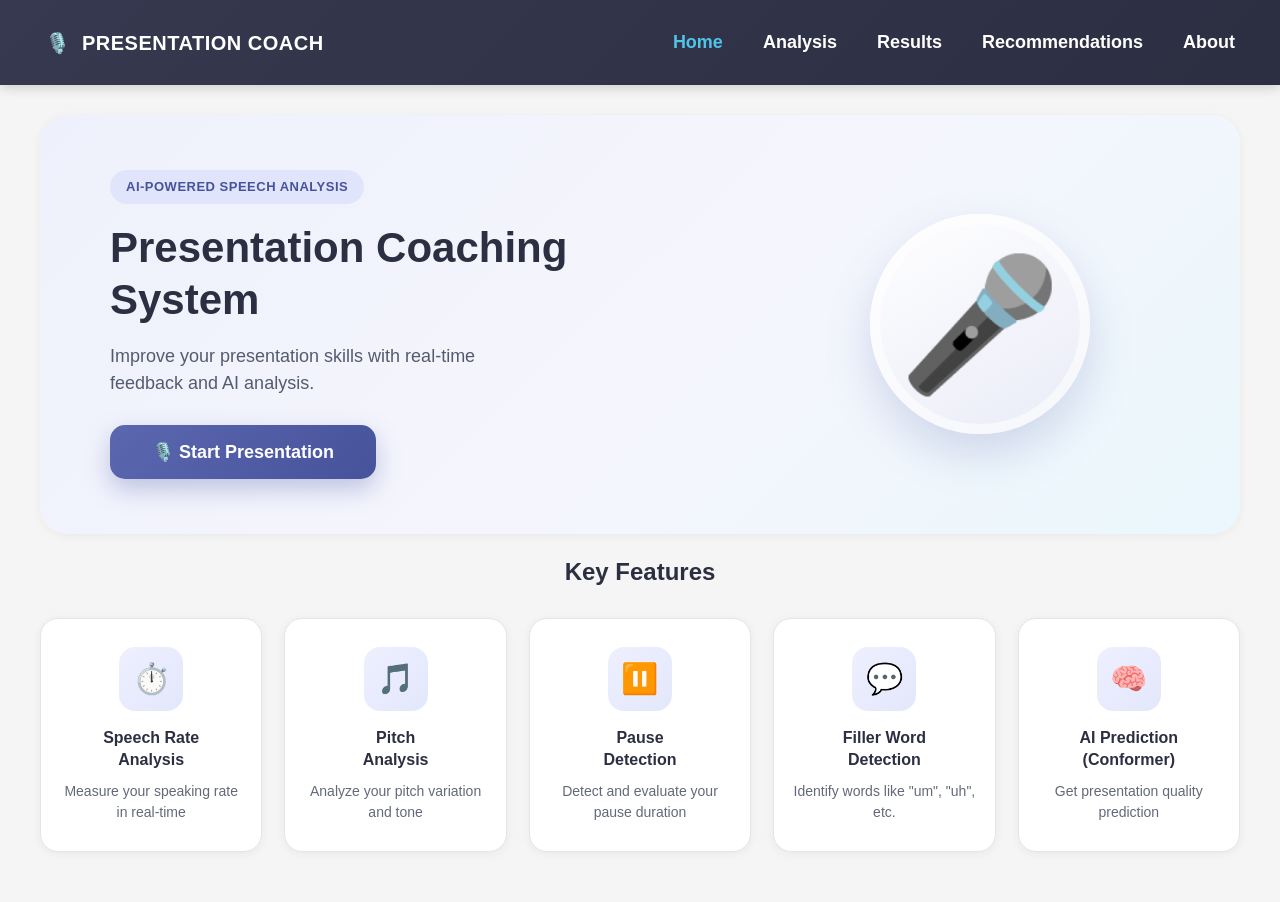
==== frontend/index.html @ 9f393311 "Initial FYP project setup Initial commit" ====
<!DOCTYPE html>
<html lang="en">
<head>
    <meta charset="UTF-8">
    <meta name="viewport" content="width=device-width, initial-scale=1.0">

    <title>Presentation Coach</title>

    <link rel="stylesheet" href="style.css">
</head>

<body>

    <!-- Navigation Bar -->
    <nav class="navbar">

        <div class="logo">
            🎙️
            <span>PRESENTATION COACH</span>
        </div>

        <button class="nav-toggle" id="navToggle" aria-label="Toggle navigation">☰</button>

        <div class="nav-links" id="navLinks">
            <a href="index.html" class="active">Home</a>
            <a href="analysis.html">Analysis</a>
            <a href="results.html">Results</a>
            <a href="recommendations.html">Recommendations</a>
            <a href="about.html">About</a>
        </div>

    </nav>


    <!-- Hero Section -->
    <section class="hero">

        <div class="hero-text">

            <span class="hero-badge">AI-Powered Speech Analysis</span>

            <h1>Presentation Coaching<br>System</h1>

            <p>
                Improve your presentation skills with real-time feedback
                and AI analysis.
            </p>

            <button id="startButton">
                🎙️ Start Presentation
            </button>

        </div>


        <div class="hero-image">

            <div class="presentation-illustration">
                🎤
            </div>

        </div>

    </section>


    <!-- Key Features -->
    <section class="features">

        <h2>Key Features</h2>

        <div class="feature-container">

            <div class="feature-card">

                <div class="icon">⏱️</div>

                <h3>Speech Rate<br>Analysis</h3>

                <p>
                    Measure your speaking rate in real-time
                </p>

            </div>


            <div class="feature-card">

                <div class="icon">🎵</div>

                <h3>Pitch<br>Analysis</h3>

                <p>
                    Analyze your pitch variation and tone
                </p>

            </div>


            <div class="feature-card">

                <div class="icon">⏸️</div>

                <h3>Pause<br>Detection</h3>

                <p>
                    Detect and evaluate your pause duration
                </p>

            </div>


            <div class="feature-card">

                <div class="icon">💬</div>

                <h3>Filler Word<br>Detection</h3>

                <p>
                    Identify words like "um", "uh", etc.
                </p>

            </div>


            <div class="feature-card">

                <div class="icon">🧠</div>

                <h3>AI Prediction<br>(Conformer)</h3>

                <p>
                    Get presentation quality prediction
                </p>

            </div>

        </div>

    </section>


    <script src="script.js"></script>

</body>
</html>
---- frontend/style.css ----
:root {
    --primary: #5b67ae;
    --primary-dark: #465299;
    --dark: #36394f;
    --accent: #4fc3e8;
    --success: #35a853;
    --danger: #e4003b;
    --danger-dark: #bf0032;
    --gold: #f5b301;
    --warning: #e47b22;
    --text: #34384a;
    --text-muted: #555b6e;
    --bg: #f5f5f5;
    --border: #d7d7d7;
    --container: 1200px;
    --shadow-sm: 0 2px 10px rgba(54, 57, 79, 0.06);
    --shadow: 0 8px 24px rgba(54, 57, 79, 0.1);
}

* {
    margin: 0;
    padding: 0;
    box-sizing: border-box;
}

body {
    font-family: Arial, sans-serif;
    background-color: var(--bg);
    color: var(--text);
    line-height: 1.5;
}


/* =========================
   PAGE CONTAINER (keeps content from stretching thin/empty on wide screens)
========================= */

.hero,
.features,
.analysis-header,
.mic-banner,
.analysis-section,
.results-header,
.overall-section,
.performance-section,
.results-actions,
.recommendation-header,
.recommendations-container,
.recommendation-actions,
.about-container {
    max-width: var(--container);
    margin-left: auto;
    margin-right: auto;
}


/* =========================
   NAVIGATION BAR
========================= */

.navbar {
    height: 85px;
    background: linear-gradient(135deg, var(--dark), #2c2f42);

    position: sticky;
    top: 0;
    z-index: 100;

    box-shadow: 0 2px 12px rgba(0, 0, 0, 0.18);

    display: flex;
    justify-content: space-between;
    align-items: center;

    padding: 0 45px;
}

.logo {
    display: flex;
    align-items: center;
    gap: 12px;

    color: white;
    font-size: 20px;
    font-weight: bold;
}

.logo span {
    letter-spacing: 0.5px;
}

.nav-links {
    display: flex;
    gap: 40px;
}

.nav-links a {
    color: white;
    text-decoration: none;

    font-size: 18px;
    font-weight: 600;

    transition: 0.3s;
}

.nav-links a:hover {
    color: var(--accent);
}

.nav-links .active {
    color: var(--accent);
}


/* =========================
   HERO SECTION
========================= */

.hero {
    display: flex;
    justify-content: space-between;
    align-items: center;

    min-height: 320px;

    margin-top: 30px;
    margin-bottom: 10px;

    padding: 55px 70px;

    background: linear-gradient(135deg, #eef0fb 0%, #f5f6fd 55%, #eaf7fc 100%);
    border-radius: 28px;

    box-shadow: var(--shadow-sm);
}

.hero-text {
    max-width: 500px;
}

.hero-badge {
    display: inline-block;

    background: #e1e5fb;
    color: var(--primary-dark);

    font-size: 13px;
    font-weight: 700;
    letter-spacing: 0.5px;
    text-transform: uppercase;

    padding: 7px 16px;
    border-radius: 999px;

    margin-bottom: 18px;
}

.hero-text h1 {
    font-size: 42px;
    line-height: 1.25;
    margin-bottom: 16px;

    color: #2c2f42;
}

.hero-text p {
    font-size: 18px;
    line-height: 1.5;

    color: var(--text-muted);

    margin-bottom: 28px;

    max-width: 420px;
}

#startButton {
    background: linear-gradient(135deg, var(--primary), var(--primary-dark));

    color: white;

    border: none;

    padding: 16px 42px;

    border-radius: 15px;

    font-size: 18px;
    font-weight: 600;

    cursor: pointer;

    box-shadow: 0 10px 24px rgba(91, 103, 174, 0.35);

    transition: 0.3s;
}

#startButton:hover {
    background: var(--primary-dark);
    transform: translateY(-2px);
    box-shadow: 0 14px 28px rgba(91, 103, 174, 0.42);
}


/* =========================
   HERO IMAGE
========================= */

.hero-image {
    display: flex;
    justify-content: center;
    align-items: center;

    width: 380px;
    height: 260px;
}

.presentation-illustration {
    font-size: 130px;

    width: 220px;
    height: 220px;

    display: flex;
    justify-content: center;
    align-items: center;

    background: linear-gradient(150deg, #ffffff, #e9ebf7);

    border-radius: 50%;

    box-shadow: 0 20px 45px rgba(91, 103, 174, 0.22), inset 0 0 0 10px rgba(255, 255, 255, 0.6);
}


/* =========================
   FEATURES SECTION
========================= */

.features {
    padding: 10px 0 50px;
}

.features h2 {
    text-align: center;

    font-size: 24px;

    margin-bottom: 28px;

    color: #2c2f42;
}

.feature-container {
    display: grid;
    grid-template-columns: repeat(5, 1fr);

    gap: 22px;
}

.feature-card {
    width: 100%;
    min-height: 210px;

    background: white;

    border: 1px solid #e4e5ec;

    border-radius: 18px;

    text-align: center;

    padding: 28px 18px;

    box-shadow: var(--shadow-sm);

    transition: 0.3s;
}

.feature-card:hover {
    transform: translateY(-6px);

    box-shadow: var(--shadow);
    border-color: #d3d7f3;
}

.icon {
    width: 64px;
    height: 64px;

    margin: 0 auto 16px;

    display: flex;
    justify-content: center;
    align-items: center;

    font-size: 30px;

    background: linear-gradient(135deg, #eef0ff, #e3e7fb);

    border-radius: 16px;
}

.feature-card h3 {
    font-size: 16px;

    line-height: 1.4;

    margin-bottom: 10px;

    color: #2c2f42;
}

.feature-card p {
    font-size: 14px;

    line-height: 1.5;

    color: #64697a;
}


/* =========================
   RESPONSIVE DESIGN
========================= */

@media (max-width: 1100px) {

    .feature-container {
        grid-template-columns: repeat(3, 1fr);
    }

}

@media (max-width: 850px) {

    .navbar {
        padding: 0 25px;
    }

    .nav-links {
        gap: 15px;
    }

    .nav-links a {
        font-size: 14px;
    }

    .hero {
        flex-direction: column;
        align-items: flex-start;
        gap: 25px;

        padding: 35px 30px;
        margin-top: 15px;
    }

    .hero-image {
        display: none;
    }

    .feature-container {
        grid-template-columns: repeat(2, 1fr);
    }

}

/* =========================
   REAL-TIME ANALYSIS PAGE
========================= */

.analysis-header {
    display: flex;
    justify-content: space-between;
    align-items: center;

    padding: 30px 20px 15px;
}

.analysis-header h1 {
    font-size: 30px;
    margin-bottom: 5px;
}

.analysis-header p {
    font-size: 16px;
    color: var(--text-muted);
}


/* Analysis Controls */

.analysis-controls {
    display: flex;
    align-items: center;
    gap: 20px;
}

#startAnalysis {
    background: linear-gradient(135deg, var(--primary), var(--primary-dark));
    color: white;

    border: none;
    border-radius: 15px;

    padding: 10px 30px;

    font-size: 16px;
    font-weight: 600;
    cursor: pointer;

    box-shadow: 0 8px 18px rgba(91, 103, 174, 0.3);

    transition: 0.3s;
}

#startAnalysis:hover {
    background: var(--primary-dark);
    transform: translateY(-2px);
}

.timer {
    border: 1px solid #d7d7d7;
    background: white;

    border-radius: 15px;

    padding: 10px 28px;

    font-size: 16px;
    font-weight: 600;
    color: var(--text-muted);

    min-width: 140px;
    text-align: center;

    box-shadow: var(--shadow-sm);
}


/* =========================
   METRIC CARDS
========================= */

.analysis-section {
    padding: 15px 20px 40px;
}

.metrics-container {
    display: grid;
    grid-template-columns: repeat(4, 1fr);

    gap: 20px;

    margin-bottom: 20px;
}

.metric-card {
    background: white;

    border: 1px solid #e4e5ec;
    border-radius: 18px;

    text-align: center;

    padding: 20px 12px;

    min-height: 150px;

    box-shadow: var(--shadow-sm);

    transition: 0.3s;
}

.metric-card:hover {
    box-shadow: var(--shadow);
}

.metric-icon {
    font-size: 38px;
    margin-bottom: 8px;
}

.metric-card h3 {
    font-size: 16px;
    margin-bottom: 5px;

    color: #2c2f42;
}

.metric-value {
    font-size: 22px;
    font-weight: 700;
    color: var(--success);

    margin-bottom: 2px;
}

.metric-card p {
    color: #666;
    margin-bottom: 5px;
}

.status {
    color: #777;
    font-size: 14px;
    font-weight: 600;
}


/* =========================
   MAIN ANALYSIS CONTENT
========================= */

.analysis-content {
    display: grid;
    grid-template-columns: 2.2fr 1fr;

    gap: 20px;
}


/* GRAPH */

.graph-box {
    background: white;

    border: 1px solid #e4e5ec;
    border-radius: 18px;

    min-height: 300px;

    padding: 24px;

    box-shadow: var(--shadow-sm);

    background-image:
        linear-gradient(rgba(0, 0, 0, 0.035) 1px, transparent 1px),
        linear-gradient(90deg, rgba(0, 0, 0, 0.035) 1px, transparent 1px);
    background-size: 32px 32px;
    background-position: 0 60px;
}

.graph-box h3 {
    font-size: 15px;
    font-weight: 700;
    margin-bottom: 20px;

    color: #2c2f42;
}


/* =========================
   RIGHT SIDE
========================= */

.analysis-right {
    display: flex;
    flex-direction: column;

    gap: 16px;
}

.quality-card {
    background: white;

    border: 1px solid #e4e5ec;
    border-radius: 18px;

    text-align: center;

    padding: 24px 18px;

    min-height: 140px;

    box-shadow: var(--shadow-sm);
}

.quality-card .metric-icon {
    color: var(--gold);
}

.quality-card h3 {
    margin-bottom: 10px;
    color: #2c2f42;
}

.quality-status {
    color: #888;

    font-size: 22px;
    font-weight: 700;

    letter-spacing: 2px;
}


.tips-card {
    background: linear-gradient(135deg, #e4e7f7, #dfe1f2);

    border-radius: 18px;

    padding: 20px;

    flex: 1;

    box-shadow: var(--shadow-sm);
}

.tips-card h3 {
    margin-bottom: 14px;
    color: #2c2f42;
}

.tips-card p {
    margin-bottom: 14px;

    color: var(--text-muted);

    line-height: 1.5;
}


/* =========================
   STOP BUTTON
========================= */

.stop-container {
    display: flex;
    justify-content: center;

    margin-top: 25px;
}

#stopAnalysis {
    background: linear-gradient(135deg, var(--danger), var(--danger-dark));

    color: white;

    border: none;

    border-radius: 15px;

    padding: 10px 40px;

    font-size: 16px;
    font-weight: 600;

    cursor: pointer;

    box-shadow: 0 8px 18px rgba(228, 0, 59, 0.3);

    transition: 0.3s;
}

#stopAnalysis:hover {
    background: var(--danger-dark);
    transform: translateY(-2px);
}


/* =========================
   RESPONSIVE
========================= */

@media (max-width: 850px) {

    .metrics-container {
        grid-template-columns: repeat(2, 1fr);
    }

    .analysis-content {
        grid-template-columns: 1fr;
    }

}


/* =========================
   RESULTS PAGE
========================= */

.results-header {
    text-align: center;
    padding: 35px 20px 15px;
}

.results-header h1 {
    font-size: 32px;
    margin-bottom: 8px;
}

.results-header p {
    color: #666;
}


/* OVERALL SCORE */

.overall-section {
    display: flex;
    justify-content: center;
    padding: 10px 20px 20px;
}

.overall-card {
    width: 300px;
    background: white;

    border: 1px solid #e4e5ec;
    border-radius: 20px;

    text-align: center;
    padding: 26px;

    box-shadow: var(--shadow-sm);
}

.overall-card h2 {
    font-size: 18px;
    margin-bottom: 16px;
    color: #2c2f42;
}

.score-circle {
    width: 130px;
    height: 130px;

    margin: 0 auto 16px;

    border: 9px solid var(--primary);
    border-radius: 50%;

    display: flex;
    justify-content: center;
    align-items: baseline;

    padding-top: 34px;

    box-shadow: var(--shadow-sm);
}

.score-circle span {
    font-size: 38px;
    font-weight: bold;
}

.score-circle small {
    font-size: 14px;
}

.overall-card h3 {
    color: var(--success);
    letter-spacing: 2px;
    margin-bottom: 10px;
    font-size: 18px;
}

.overall-card h3.good { color: var(--success); }
.overall-card h3.average { color: var(--warning); }
.overall-card h3.poor { color: var(--danger); }

.score-circle.good { border-color: var(--success); }
.score-circle.average { border-color: var(--warning); }
.score-circle.poor { border-color: var(--danger); }

.stars {
    font-size: 24px;
    color: var(--gold);
}


/* =========================
   PERFORMANCE ANALYSIS
========================= */

.performance-section {
    padding: 10px 0 20px;
}

.performance-section h2 {
    text-align: center;
    font-size: 22px;
    margin-bottom: 20px;
    color: #2c2f42;
}

.performance-container {
    display: grid;
    grid-template-columns: repeat(2, 1fr);
    gap: 18px;
}

.performance-card {
    display: flex;
    align-items: center;

    background: white;

    border: 1px solid #e4e5ec;
    border-radius: 16px;

    padding: 18px;

    box-shadow: var(--shadow-sm);

    transition: 0.3s;
}

.performance-card:hover {
    box-shadow: var(--shadow);
}

.performance-icon {
    width: 56px;
    height: 56px;
    min-width: 56px;

    display: flex;
    align-items: center;
    justify-content: center;

    font-size: 28px;
    margin-right: 16px;

    background: linear-gradient(135deg, #eef0ff, #e3e7fb);
    border-radius: 14px;
}

.performance-info {
    flex: 1;
}

.performance-info h3 {
    font-size: 16px;
    margin-bottom: 5px;
    color: #2c2f42;
}

.performance-info p {
    font-size: 15px;
    margin-bottom: 3px;
    font-weight: 600;
}

.performance-info span {
    font-size: 13px;
    color: #777;
}

.performance-score {
    font-size: 22px;
    font-weight: bold;
    color: var(--primary);
}


/* =========================
   RESULTS BUTTONS
========================= */

.results-actions {
    display: flex;
    justify-content: center;
    gap: 20px;

    padding: 25px 0 45px;
}

#viewRecommendations {
    background: linear-gradient(135deg, var(--primary), var(--primary-dark));
    color: white;

    border: none;
    border-radius: 12px;

    padding: 14px 28px;

    font-size: 16px;
    font-weight: 600;
    cursor: pointer;

    box-shadow: 0 8px 18px rgba(91, 103, 174, 0.3);
}

#practiceAgain {
    background: white;
    color: var(--primary);

    border: 1px solid var(--primary);
    border-radius: 12px;

    padding: 14px 28px;

    font-size: 16px;
    font-weight: 600;
    cursor: pointer;
}

#viewRecommendations:hover,
#practiceAgain:hover {
    transform: translateY(-2px);
}


/* RESULTS RESPONSIVE */

@media (max-width: 700px) {

    .performance-section {
        padding: 15px 20px;
    }

    .performance-container {
        grid-template-columns: 1fr;
    }

}

/* =========================
   RECOMMENDATIONS PAGE
========================= */

.recommendation-header {
    text-align: center;
    padding: 35px 20px 15px;
}

.recommendation-header h1 {
    font-size: 32px;
    margin-bottom: 8px;
}

.recommendation-header p {
    color: #666;
}


/* =========================
   OVERALL FEEDBACK
========================= */

.feedback-summary {
    max-width: 900px;

    margin: 0 auto 30px;

    display: flex;
    align-items: center;

    gap: 20px;

    background: linear-gradient(135deg, #eef0fa, #e6e9f7);

    border-radius: 20px;

    padding: 24px 32px;

    box-shadow: var(--shadow-sm);
}

.summary-icon {
    font-size: 45px;
}

.feedback-summary h2 {
    font-size: 18px;
    margin-bottom: 8px;
    color: #2c2f42;
}

.feedback-summary p {
    color: var(--text-muted);
    line-height: 1.6;
}


/* =========================
   RECOMMENDATION CARDS
========================= */

.recommendations-container {
    display: grid;

    grid-template-columns: 1fr 1fr;

    gap: 25px;

    padding-bottom: 10px;
}

.recommendation-card {
    background: white;

    border: 1px solid #e4e5ec;

    border-radius: 20px;

    padding: 28px;

    box-shadow: var(--shadow-sm);
}

.recommendation-title {
    display: flex;

    align-items: center;

    gap: 12px;

    margin-bottom: 20px;
}

.recommendation-title span {
    width: 38px;
    height: 38px;

    display: flex;
    justify-content: center;
    align-items: center;

    border-radius: 50%;

    font-size: 20px;
    font-weight: bold;

    background: #e6f5ea;

    color: var(--success);
}

.improve .recommendation-title span {
    background: #fff1e5;
    color: var(--warning);
}

.recommendation-title h2 {
    font-size: 20px;
    color: #2c2f42;
}


/* Recommendation Items */

.recommendation-item {
    padding: 15px 0;

    border-top: 1px solid #e5e5e5;
}

.recommendation-item h3 {
    font-size: 16px;

    margin-bottom: 8px;

    color: #2c2f42;
}

.recommendation-item p {
    color: #666;

    line-height: 1.5;

    font-size: 14px;
}


/* =========================
   ACTION BUTTONS
========================= */

.recommendation-actions {
    display: flex;

    justify-content: center;

    gap: 20px;

    padding: 35px 0 50px;
}

#downloadReport {
    background: linear-gradient(135deg, var(--primary), var(--primary-dark));

    color: white;

    border: none;

    border-radius: 12px;

    padding: 14px 28px;

    font-size: 16px;
    font-weight: 600;

    cursor: pointer;

    box-shadow: 0 8px 18px rgba(91, 103, 174, 0.3);
}

#practiceAgainRecommendation {
    background: white;

    color: var(--primary);

    border: 1px solid var(--primary);

    border-radius: 12px;

    padding: 14px 28px;

    font-size: 16px;
    font-weight: 600;

    cursor: pointer;
}

#downloadReport:hover,
#practiceAgainRecommendation:hover {
    transform: translateY(-2px);
}


/* RESPONSIVE */

@media (max-width: 750px) {

    .recommendations-container {
        grid-template-columns: 1fr;

        padding: 0 20px;
    }

    .feedback-summary {
        margin: 0 20px 25px;
    }

}

/* ============================= */
/* ABOUT PAGE */
/* ============================= */

.about-container {
    padding: 40px 0 60px;
    min-height: 80vh;
}


/* Header */

.about-header {
    display: flex;
    justify-content: space-between;
    align-items: center;
    margin-bottom: 40px;

    background: linear-gradient(135deg, #eef0fb 0%, #f5f6fd 55%, #eaf7fc 100%);
    border-radius: 24px;
    padding: 40px 45px;
}

.about-header h1 {
    font-size: 36px;
    color: #3c4359;
    margin-bottom: 10px;
}

.about-header p {
    max-width: 520px;
    font-size: 17px;
    line-height: 1.5;
    color: #5d6475;
}


/* Illustration */

.about-illustration {
    display: flex;
    align-items: center;
    gap: 18px;
    font-size: 45px;
    color: #5965c5;
    padding-right: 20px;
}

.about-illustration i {
    background: white;
    padding: 18px;
    border-radius: 15px;
    box-shadow: var(--shadow-sm);
}


/* Grid */

.about-grid {
    display: grid;
    grid-template-columns: repeat(3, 1fr);
    gap: 20px;
}


/* Card */

.about-card {
    display: flex;
    align-items: flex-start;
    gap: 15px;

    background: white;
    border: 1px solid #dcdde5;
    border-radius: 18px;

    padding: 24px;

    min-height: 125px;

    box-shadow: var(--shadow-sm);

    transition: 0.3s;
}

.about-card:hover {
    transform: translateY(-4px);
    box-shadow: var(--shadow);
}


/* Icon */

.about-icon {
    min-width: 55px;
    height: 55px;

    display: flex;
    justify-content: center;
    align-items: center;

    background: linear-gradient(135deg, #e8ebff, #dde2ff);

    border-radius: 14px;

    font-size: 24px;
    color: #45b8d4;
}


/* Text */

.about-card h3 {
    margin-bottom: 10px;
    color: #42485c;
    font-size: 17px;
}

.about-card p {
    color: #5f6678;
    line-height: 1.5;
    font-size: 15px;
}


/* Responsive */

@media (max-width: 900px) {

    .about-grid {
        grid-template-columns: repeat(2, 1fr);
    }

    .about-header {
        flex-direction: column;
        align-items: flex-start;
        gap: 20px;
    }

}


@media (max-width: 600px) {

    .about-grid {
        grid-template-columns: 1fr;
    }

}
/* =========================
   MOBILE NAV TOGGLE
========================= */

.nav-toggle {
    display: none;

    background: none;
    border: none;

    font-size: 26px;
    color: white;

    cursor: pointer;
}

@media (max-width: 850px) {

    .nav-toggle {
        display: block;
    }

    .nav-links {
        position: absolute;
        top: 85px;
        left: 0;
        right: 0;

        flex-direction: column;
        gap: 0;

        background: var(--dark);

        max-height: 0;
        overflow: hidden;

        transition: max-height 0.3s ease;

        z-index: 50;
    }

    .nav-links.open {
        max-height: 320px;
    }

    .nav-links a {
        padding: 16px 25px;
        width: 100%;
        border-top: 1px solid rgba(255, 255, 255, 0.08);
    }
}


/* =========================
   MIC / STATUS BANNERS
========================= */

.mic-banner {
    display: none;

    align-items: center;
    gap: 12px;

    margin-top: 0;
    margin-bottom: 15px;
    padding: 14px 18px;

    border-radius: 12px;

    font-size: 14px;
    line-height: 1.4;
}

.mic-banner.show {
    display: flex;
}

.mic-banner.error {
    background: #fdecef;
    color: var(--danger-dark);
    border: 1px solid #f4c2ce;
}

.mic-banner.info {
    background: #eef0fa;
    color: var(--primary-dark);
    border: 1px solid #ccd1ee;
}


/* =========================
   LIVE CANVAS GRAPH
========================= */

#pitchCanvas {
    width: 100%;
    height: 200px;

    display: block;
}


/* Status colors applied dynamically via JS */

.status.good { color: var(--success); }
.status.average { color: var(--warning); }
.status.poor { color: var(--danger); }

.quality-status.good { color: var(--success); }
.quality-status.average { color: var(--warning); }
.quality-status.poor { color: var(--danger); }


/* =========================
   DEMO DATA NOTICE (results/recommendations)
========================= */

.demo-notice {
    display: none;

    max-width: 900px;
    margin: 0 auto 20px;

    background: #fff7e0;
    border: 1px solid #f0dfa0;
    color: #7a6414;

    border-radius: 12px;

    padding: 12px 20px;

    font-size: 14px;
    text-align: center;
}

.demo-notice.show {
    display: block;
}


/* =========================
   PRINT REPORT
========================= */

@media print {

    .navbar,
    .results-actions,
    .recommendation-actions,
    .demo-notice {
        display: none !important;
    }

    body {
        background: white;
    }
}

.transcript-line {
    margin-top: 10px;

    font-size: 13px;
    font-style: italic;
    color: var(--text-muted);

    min-height: 18px;

    overflow: hidden;
    text-overflow: ellipsis;
    white-space: nowrap;
}
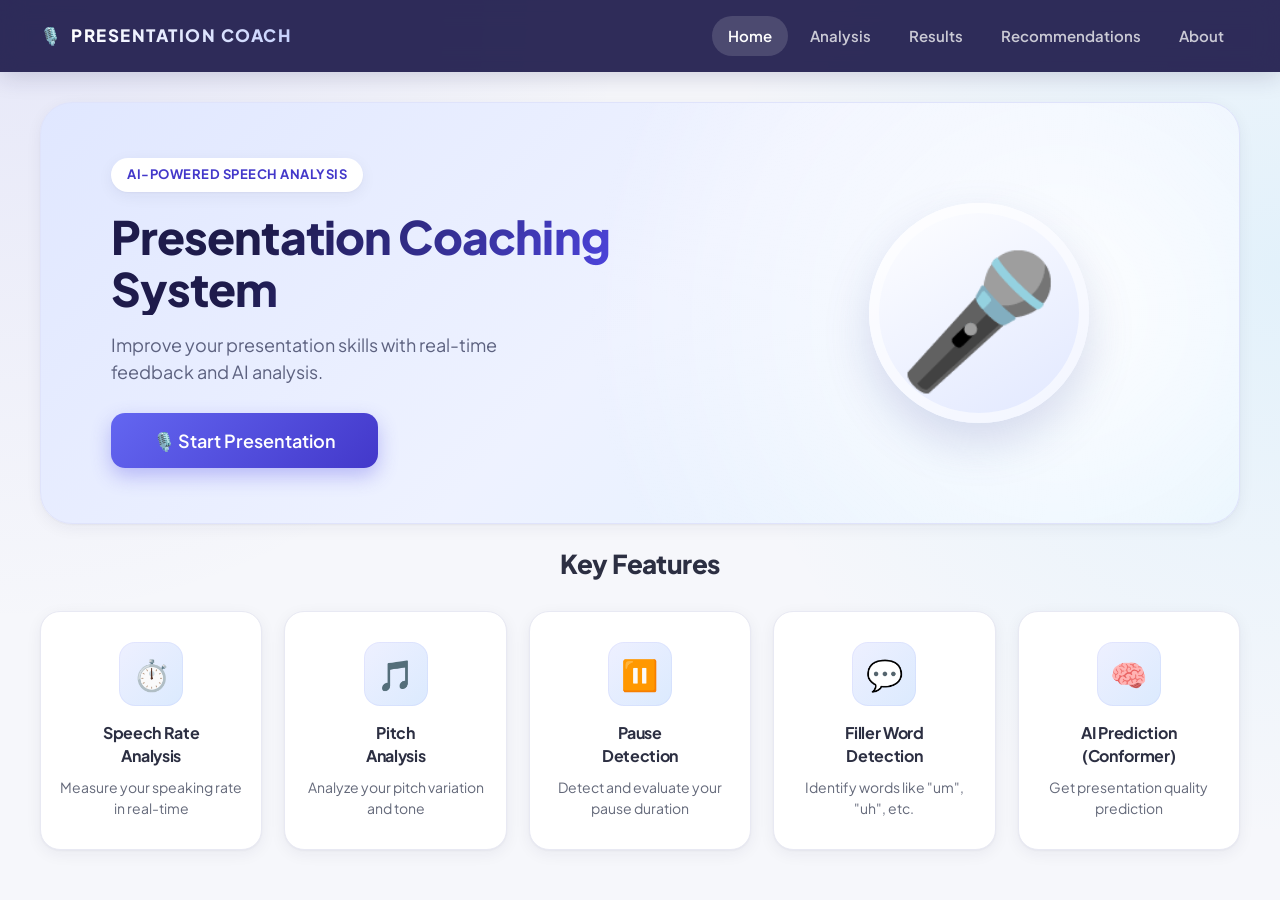
==== commit 5261ce9c: "Update model, preprocessing and frontend; ignore raw datasets" ====
--- a/frontend/index.html
+++ b/frontend/index.html
@@ -6,12 +6,15 @@
 
     <title>Presentation Coach</title>
 
+    <link rel="preconnect" href="https://fonts.googleapis.com">
+    <link rel="preconnect" href="https://fonts.gstatic.com" crossorigin>
+    <link href="https://fonts.googleapis.com/css2?family=Plus+Jakarta+Sans:wght@400;500;600;700;800&display=swap" rel="stylesheet">
     <link rel="stylesheet" href="style.css">
 </head>
 
 <body>
 
-    <!-- Navigation Bar -->
+    
     <nav class="navbar">
 
         <div class="logo">
@@ -32,7 +35,7 @@
     </nav>
 
 
-    <!-- Hero Section -->
+    
     <section class="hero">
 
         <div class="hero-text">
@@ -64,7 +67,7 @@
     </section>
 
 
-    <!-- Key Features -->
+    
     <section class="features">
 
         <h2>Key Features</h2>
--- a/frontend/style.css
+++ b/frontend/style.css
@@ -1139,151 +1139,409 @@
 }
 
 /* ============================= */
-/* ABOUT PAGE */
+/* ABOUT PAGE                    */
 /* ============================= */
 
 .about-container {
-    padding: 40px 0 60px;
+    padding: 30px 0 60px;
     min-height: 80vh;
 }
 
 
-/* Header */
-
-.about-header {
+/* ---------- Hero ---------- */
+
+.about-hero {
     display: flex;
     justify-content: space-between;
     align-items: center;
-    margin-bottom: 40px;
-
-    background: linear-gradient(135deg, #eef0fb 0%, #f5f6fd 55%, #eaf7fc 100%);
-    border-radius: 24px;
-    padding: 40px 45px;
-}
-
-.about-header h1 {
-    font-size: 36px;
-    color: #3c4359;
-    margin-bottom: 10px;
-}
-
-.about-header p {
+
+    margin-bottom: 50px;
+    padding: 50px 55px;
+
+    background: linear-gradient(135deg, #3c4170 0%, #4e5499 50%, #5a6cc7 100%);
+    border-radius: 28px;
+
+    position: relative;
+    overflow: hidden;
+
+    box-shadow: 0 16px 40px rgba(60, 65, 112, 0.25);
+}
+
+/* Subtle decorative dots */
+.about-hero::before {
+    content: '';
+    position: absolute;
+    inset: 0;
+
+    background-image:
+        radial-gradient(rgba(255, 255, 255, 0.06) 1px, transparent 1px);
+    background-size: 22px 22px;
+
+    pointer-events: none;
+}
+
+.about-hero-text {
     max-width: 520px;
+    position: relative;
+    z-index: 1;
+}
+
+.about-badge {
+    display: inline-block;
+
+    background: rgba(255, 255, 255, 0.15);
+    backdrop-filter: blur(6px);
+    color: #c9d0ff;
+
+    font-size: 12px;
+    font-weight: 700;
+    letter-spacing: 1.5px;
+    text-transform: uppercase;
+
+    padding: 6px 16px;
+    border-radius: 999px;
+    border: 1px solid rgba(255, 255, 255, 0.15);
+
+    margin-bottom: 18px;
+}
+
+.about-hero-text h1 {
+    font-size: 40px;
+    line-height: 1.2;
+    color: white;
+    margin-bottom: 14px;
+}
+
+.about-hero-text p {
     font-size: 17px;
-    line-height: 1.5;
-    color: #5d6475;
-}
-
-
-/* Illustration */
-
-.about-illustration {
-    display: flex;
+    line-height: 1.65;
+    color: #c5c9e4;
+}
+
+
+/* Animated orb */
+
+.about-hero-visual {
+    position: relative;
+    width: 200px;
+    height: 200px;
+    flex-shrink: 0;
+}
+
+.about-orb {
+    width: 130px;
+    height: 130px;
+
+    position: absolute;
+    top: 50%;
+    left: 50%;
+    transform: translate(-50%, -50%);
+
+    display: flex;
+    justify-content: center;
     align-items: center;
-    gap: 18px;
-    font-size: 45px;
-    color: #5965c5;
-    padding-right: 20px;
-}
-
-.about-illustration i {
-    background: white;
-    padding: 18px;
-    border-radius: 15px;
+
+    background: linear-gradient(135deg, rgba(255, 255, 255, 0.18), rgba(255, 255, 255, 0.06));
+    backdrop-filter: blur(10px);
+
+    border-radius: 50%;
+    border: 1px solid rgba(255, 255, 255, 0.2);
+
+    font-size: 48px;
+    color: white;
+
+    z-index: 1;
+
+    box-shadow: 0 12px 30px rgba(0, 0, 0, 0.15);
+}
+
+.about-orb-ring {
+    position: absolute;
+    inset: 0;
+
+    border: 2px dashed rgba(255, 255, 255, 0.12);
+    border-radius: 50%;
+
+    animation: about-spin 20s linear infinite;
+}
+
+@keyframes about-spin {
+    to { transform: rotate(360deg); }
+}
+
+
+/* ---------- How It Works ---------- */
+
+.about-how {
+    margin-bottom: 50px;
+}
+
+.about-how h2 {
+    text-align: center;
+    font-size: 26px;
+    color: #2c2f42;
+    margin-bottom: 32px;
+}
+
+.pipeline {
+    display: flex;
+    align-items: flex-start;
+    justify-content: center;
+    gap: 0;
+}
+
+.pipeline-step {
+    flex: 1;
+    max-width: 220px;
+    text-align: center;
+    position: relative;
+    padding: 0 10px;
+}
+
+.step-number {
+    position: absolute;
+    top: -10px;
+    right: 12px;
+
+    width: 26px;
+    height: 26px;
+
+    display: flex;
+    justify-content: center;
+    align-items: center;
+
+    background: var(--primary);
+    color: white;
+
+    font-size: 13px;
+    font-weight: 700;
+
+    border-radius: 50%;
+
+    z-index: 2;
+}
+
+.step-icon {
+    width: 72px;
+    height: 72px;
+
+    margin: 0 auto 14px;
+
+    display: flex;
+    justify-content: center;
+    align-items: center;
+
+    font-size: 30px;
+    color: var(--primary);
+
+    background: linear-gradient(135deg, #eef0ff, #e3e7fb);
+    border-radius: 20px;
+
     box-shadow: var(--shadow-sm);
-}
-
-
-/* Grid */
-
-.about-grid {
+
+    transition: 0.3s;
+}
+
+.pipeline-step:hover .step-icon {
+    transform: translateY(-4px);
+    box-shadow: var(--shadow);
+}
+
+.pipeline-step h3 {
+    font-size: 16px;
+    color: #2c2f42;
+    margin-bottom: 6px;
+}
+
+.pipeline-step p {
+    font-size: 13px;
+    color: #666;
+    line-height: 1.45;
+}
+
+.pipeline-arrow {
+    display: flex;
+    align-items: center;
+
+    padding-top: 28px;
+
+    font-size: 18px;
+    color: #bfc3d6;
+}
+
+
+/* ---------- Detail Cards ---------- */
+
+.about-details {
+    margin-bottom: 20px;
+}
+
+.about-details h2 {
+    text-align: center;
+    font-size: 26px;
+    color: #2c2f42;
+    margin-bottom: 28px;
+}
+
+.about-grid-v2 {
     display: grid;
     grid-template-columns: repeat(3, 1fr);
-    gap: 20px;
-}
-
-
-/* Card */
-
-.about-card {
-    display: flex;
-    align-items: flex-start;
-    gap: 15px;
-
+    gap: 22px;
+}
+
+.about-card-v2 {
     background: white;
-    border: 1px solid #dcdde5;
-    border-radius: 18px;
-
-    padding: 24px;
-
-    min-height: 125px;
+    border: 1px solid #e4e5ec;
+    border-radius: 20px;
+
+    padding: 28px 24px 22px;
+
+    text-align: center;
 
     box-shadow: var(--shadow-sm);
 
     transition: 0.3s;
-}
-
-.about-card:hover {
-    transform: translateY(-4px);
+
+    position: relative;
+    overflow: hidden;
+}
+
+/* Top accent stripe */
+.about-card-v2::before {
+    content: '';
+    position: absolute;
+    top: 0;
+    left: 0;
+    right: 0;
+    height: 4px;
+}
+
+.about-card-v2:hover {
+    transform: translateY(-6px);
     box-shadow: var(--shadow);
 }
 
-
-/* Icon */
-
-.about-icon {
-    min-width: 55px;
-    height: 55px;
+.card-v2-icon {
+    width: 60px;
+    height: 60px;
+
+    margin: 0 auto 14px;
 
     display: flex;
     justify-content: center;
     align-items: center;
 
-    background: linear-gradient(135deg, #e8ebff, #dde2ff);
-
-    border-radius: 14px;
-
-    font-size: 24px;
-    color: #45b8d4;
-}
-
-
-/* Text */
-
-.about-card h3 {
-    margin-bottom: 10px;
-    color: #42485c;
+    font-size: 26px;
+    border-radius: 16px;
+}
+
+.about-card-v2 h3 {
     font-size: 17px;
-}
-
-.about-card p {
-    color: #5f6678;
-    line-height: 1.5;
-    font-size: 15px;
-}
-
-
-/* Responsive */
+    color: #2c2f42;
+    margin-bottom: 8px;
+}
+
+.about-card-v2 p {
+    font-size: 14px;
+    color: #666;
+    line-height: 1.55;
+    margin-bottom: 14px;
+}
+
+.card-v2-tag {
+    display: inline-block;
+
+    font-size: 11px;
+    font-weight: 700;
+    letter-spacing: 0.6px;
+    text-transform: uppercase;
+
+    padding: 4px 12px;
+    border-radius: 999px;
+}
+
+
+/* ---------- Accent variants ---------- */
+
+.accent-indigo::before { background: var(--primary); }
+.accent-indigo .card-v2-icon { background: #eef0ff; color: var(--primary); }
+.accent-indigo .card-v2-tag { background: #eef0ff; color: var(--primary); }
+
+.accent-teal::before { background: var(--accent); }
+.accent-teal .card-v2-icon { background: #e4f7fc; color: #2aa7c9; }
+.accent-teal .card-v2-tag { background: #e4f7fc; color: #2aa7c9; }
+
+.accent-violet::before { background: #7c5cbf; }
+.accent-violet .card-v2-icon { background: #f0ecfa; color: #7c5cbf; }
+.accent-violet .card-v2-tag { background: #f0ecfa; color: #7c5cbf; }
+
+.accent-amber::before { background: var(--gold); }
+.accent-amber .card-v2-icon { background: #fef6e0; color: #c98f00; }
+.accent-amber .card-v2-tag { background: #fef6e0; color: #c98f00; }
+
+.accent-rose::before { background: var(--danger); }
+.accent-rose .card-v2-icon { background: #fdedf1; color: var(--danger); }
+.accent-rose .card-v2-tag { background: #fdedf1; color: var(--danger); }
+
+.accent-emerald::before { background: var(--success); }
+.accent-emerald .card-v2-icon { background: #e6f5ea; color: var(--success); }
+.accent-emerald .card-v2-tag { background: #e6f5ea; color: var(--success); }
+
+
+/* ---------- Responsive ---------- */
 
 @media (max-width: 900px) {
 
-    .about-grid {
+    .about-hero {
+        flex-direction: column;
+        padding: 35px 30px;
+        text-align: center;
+    }
+
+    .about-hero-text {
+        max-width: 100%;
+    }
+
+    .about-hero-visual {
+        width: 140px;
+        height: 140px;
+        margin-top: 15px;
+    }
+
+    .about-orb {
+        width: 90px;
+        height: 90px;
+        font-size: 34px;
+    }
+
+    .pipeline {
+        flex-wrap: wrap;
+        gap: 20px;
+    }
+
+    .pipeline-arrow {
+        display: none;
+    }
+
+    .pipeline-step {
+        flex: 0 0 calc(50% - 10px);
+        max-width: none;
+    }
+
+    .about-grid-v2 {
         grid-template-columns: repeat(2, 1fr);
     }
 
-    .about-header {
-        flex-direction: column;
-        align-items: flex-start;
-        gap: 20px;
-    }
-
-}
-
+}
 
 @media (max-width: 600px) {
 
-    .about-grid {
+    .about-grid-v2 {
         grid-template-columns: 1fr;
+    }
+
+    .pipeline-step {
+        flex: 0 0 100%;
     }
 
 }
@@ -1389,7 +1647,7 @@
 }
 
 
-/* Status colors applied dynamically via JS */
+
 
 .status.good { color: var(--success); }
 .status.average { color: var(--warning); }
@@ -1458,3 +1716,542 @@
     text-overflow: ellipsis;
     white-space: nowrap;
 }
+
+
+/* =========================================================
+   VISUAL REFRESH
+   Overrides the styles above. Delete this section to revert.
+========================================================= */
+
+:root {
+    --primary: #5b5fe0;
+    --primary-dark: #4338ca;
+    --primary-soft: #eef0ff;
+    --dark: #1e1b4b;
+    --accent: #38bdf8;
+    --success: #16a34a;
+    --warning: #ea8a0c;
+    --danger: #e11d48;
+    --danger-dark: #be123c;
+    --text: #1f2340;
+    --text-muted: #5d6280;
+    --bg: #f6f7fb;
+    --card-border: #e8e9f3;
+    --radius: 20px;
+    --shadow-sm: 0 1px 2px rgba(30, 27, 75, 0.04), 0 4px 16px rgba(30, 27, 75, 0.06);
+    --shadow: 0 2px 4px rgba(30, 27, 75, 0.05), 0 16px 40px rgba(30, 27, 75, 0.12);
+}
+
+body {
+    font-family: "Plus Jakarta Sans", "Segoe UI", Arial, sans-serif;
+    background:
+        radial-gradient(circle at 0% 0%, rgba(91, 95, 224, 0.10), transparent 40%),
+        radial-gradient(circle at 100% 30%, rgba(56, 189, 248, 0.10), transparent 40%),
+        var(--bg);
+    background-attachment: fixed;
+    min-height: 100vh;
+    -webkit-font-smoothing: antialiased;
+}
+
+h1, h2, h3 {
+    color: var(--text);
+    letter-spacing: -0.02em;
+}
+
+button {
+    font-family: inherit;
+}
+
+button:focus-visible,
+a:focus-visible {
+    outline: 3px solid rgba(91, 95, 224, 0.45);
+    outline-offset: 3px;
+}
+
+
+/* ---------- Page entrance ---------- */
+
+@keyframes fade-up {
+    from { opacity: 0; transform: translateY(14px); }
+    to { opacity: 1; transform: translateY(0); }
+}
+
+.hero, .features, .analysis-header, .analysis-section,
+.results-header, .overall-section, .performance-section,
+.recommendation-header, .feedback-summary, .recommendations-container,
+.about-container {
+    animation: fade-up 0.5s ease both;
+}
+
+.features, .analysis-section, .overall-section, .recommendations-container {
+    animation-delay: 0.08s;
+}
+
+.performance-section {
+    animation-delay: 0.16s;
+}
+
+
+/* ---------- Navbar ---------- */
+
+.navbar {
+    height: 72px;
+    padding: 0 40px;
+    background: rgba(30, 27, 75, 0.92);
+    backdrop-filter: blur(12px);
+    -webkit-backdrop-filter: blur(12px);
+    box-shadow: 0 4px 24px rgba(30, 27, 75, 0.18);
+}
+
+.logo {
+    font-size: 17px;
+    font-weight: 800;
+    gap: 10px;
+}
+
+.logo span {
+    letter-spacing: 1.5px;
+    background: linear-gradient(90deg, #ffffff, #c7d2fe);
+    -webkit-background-clip: text;
+    background-clip: text;
+    color: transparent;
+}
+
+.nav-links {
+    gap: 6px;
+}
+
+.nav-links a {
+    font-size: 15px;
+    font-weight: 600;
+    color: rgba(255, 255, 255, 0.75);
+    padding: 9px 16px;
+    border-radius: 999px;
+    transition: background 0.2s, color 0.2s;
+}
+
+.nav-links a:hover {
+    color: white;
+    background: rgba(255, 255, 255, 0.08);
+}
+
+.nav-links .active {
+    color: white;
+    background: rgba(255, 255, 255, 0.14);
+}
+
+
+/* ---------- Buttons ---------- */
+
+#startButton,
+#startAnalysis,
+#viewRecommendations,
+#downloadReport {
+    background: linear-gradient(135deg, #6366f1, #4338ca);
+    border-radius: 14px;
+    box-shadow: 0 8px 20px rgba(79, 70, 229, 0.32);
+    transition: transform 0.2s, box-shadow 0.2s, filter 0.2s;
+}
+
+#startButton:hover,
+#startAnalysis:hover,
+#viewRecommendations:hover,
+#downloadReport:hover {
+    background: linear-gradient(135deg, #6366f1, #4338ca);
+    filter: brightness(1.08);
+    transform: translateY(-2px);
+    box-shadow: 0 14px 28px rgba(79, 70, 229, 0.4);
+}
+
+#startAnalysis {
+    padding: 12px 32px;
+}
+
+#practiceAgain,
+#practiceAgainRecommendation {
+    background: white;
+    border: 1.5px solid #c7c9f5;
+    border-radius: 14px;
+    transition: transform 0.2s, background 0.2s, border-color 0.2s;
+}
+
+#practiceAgain:hover,
+#practiceAgainRecommendation:hover {
+    background: var(--primary-soft);
+    border-color: var(--primary);
+}
+
+#stopAnalysis {
+    background: linear-gradient(135deg, #f43f5e, #be123c);
+    border-radius: 14px;
+    padding: 13px 48px;
+    box-shadow: 0 8px 20px rgba(225, 29, 72, 0.3);
+    transition: transform 0.2s, box-shadow 0.2s, filter 0.2s;
+}
+
+#stopAnalysis:hover {
+    background: linear-gradient(135deg, #f43f5e, #be123c);
+    filter: brightness(1.08);
+    box-shadow: 0 14px 28px rgba(225, 29, 72, 0.38);
+}
+
+#stopAnalysis:disabled {
+    background: #9ca3af;
+    box-shadow: none;
+    filter: none;
+    transform: none;
+    cursor: wait;
+}
+
+
+/* ---------- Shared card look ---------- */
+
+.feature-card,
+.metric-card,
+.graph-box,
+.quality-card,
+.overall-card,
+.performance-card,
+.recommendation-card,
+.about-card-v2 {
+    border: 1px solid var(--card-border);
+    border-radius: var(--radius);
+    box-shadow: var(--shadow-sm);
+}
+
+
+/* ---------- Home hero ---------- */
+
+.hero {
+    background:
+        radial-gradient(circle at 85% 50%, rgba(255, 255, 255, 0.9), transparent 45%),
+        linear-gradient(135deg, #e0e7ff 0%, #eef2ff 50%, #e0f2fe 100%);
+    border: 1px solid #dfe3fb;
+    border-radius: 32px;
+}
+
+.hero-badge {
+    background: white;
+    color: var(--primary-dark);
+    box-shadow: var(--shadow-sm);
+}
+
+.hero-text h1 {
+    font-size: 46px;
+    font-weight: 800;
+    line-height: 1.15;
+    background: linear-gradient(120deg, #1e1b4b 30%, #4f46e5 100%);
+    -webkit-background-clip: text;
+    background-clip: text;
+    color: transparent;
+}
+
+@keyframes mic-pulse {
+    0%   { box-shadow: 0 20px 45px rgba(91, 95, 224, 0.22), 0 0 0 0 rgba(99, 102, 241, 0.35); }
+    70%  { box-shadow: 0 20px 45px rgba(91, 95, 224, 0.22), 0 0 0 28px rgba(99, 102, 241, 0); }
+    100% { box-shadow: 0 20px 45px rgba(91, 95, 224, 0.22), 0 0 0 0 rgba(99, 102, 241, 0); }
+}
+
+.presentation-illustration {
+    background: linear-gradient(150deg, #ffffff, #e0e7ff);
+    animation: mic-pulse 2.6s ease-out infinite;
+}
+
+
+/* ---------- Section headings and icons ---------- */
+
+.features h2,
+.performance-section h2,
+.about-how h2,
+.about-details h2 {
+    font-size: 26px;
+    font-weight: 800;
+}
+
+.feature-card {
+    padding: 30px 18px;
+    transition: transform 0.25s, box-shadow 0.25s, border-color 0.25s;
+}
+
+.feature-card:hover {
+    border-color: #c7c9f5;
+}
+
+.icon,
+.performance-icon {
+    background: linear-gradient(135deg, #eef0ff, #dbeafe);
+    box-shadow: inset 0 0 0 1px rgba(99, 102, 241, 0.08);
+}
+
+
+/* ---------- Analysis page ---------- */
+
+.analysis-header h1,
+.results-header h1,
+.recommendation-header h1 {
+    font-size: 34px;
+    font-weight: 800;
+}
+
+.timer {
+    font-family: "Consolas", "Courier New", monospace;
+    font-size: 18px;
+    letter-spacing: 1px;
+    color: var(--text);
+    border: 1px solid var(--card-border);
+    border-radius: 14px;
+    padding: 11px 26px;
+}
+
+.metric-card {
+    position: relative;
+    overflow: hidden;
+    padding: 24px 14px 20px;
+    transition: transform 0.25s, box-shadow 0.25s;
+}
+
+.metric-card::before {
+    content: "";
+    position: absolute;
+    top: 0;
+    left: 0;
+    right: 0;
+    height: 4px;
+    background: var(--primary);
+}
+
+.metric-card:nth-child(2)::before { background: var(--accent); }
+.metric-card:nth-child(3)::before { background: #a855f7; }
+.metric-card:nth-child(4)::before { background: #f59e0b; }
+
+.metric-card:hover {
+    transform: translateY(-3px);
+}
+
+.metric-icon {
+    font-size: 30px;
+}
+
+.metric-card h3 {
+    font-size: 13px;
+    font-weight: 700;
+    color: var(--text-muted);
+    text-transform: uppercase;
+    letter-spacing: 0.06em;
+}
+
+.metric-value {
+    font-size: 34px;
+    font-weight: 800;
+    line-height: 1.2;
+    color: var(--text);
+}
+
+.metric-card p {
+    font-size: 13px;
+    color: #8a8fa8;
+    margin-bottom: 10px;
+}
+
+.status {
+    display: inline-block;
+    padding: 4px 12px;
+    border-radius: 999px;
+    font-size: 12px;
+    font-weight: 700;
+    background: #f1f2f7;
+    color: #7a7f99;
+}
+
+.status.good { background: #dcfce7; color: #15803d; }
+.status.average { background: #ffedd5; color: #c2410c; }
+.status.poor { background: #ffe4e6; color: #be123c; }
+
+.graph-box {
+    background-color: white;
+    background-image:
+        linear-gradient(rgba(91, 95, 224, 0.06) 1px, transparent 1px),
+        linear-gradient(90deg, rgba(91, 95, 224, 0.06) 1px, transparent 1px);
+}
+
+.graph-box h3 {
+    display: flex;
+    align-items: center;
+    gap: 8px;
+    font-size: 16px;
+}
+
+.graph-box h3::before {
+    content: "";
+    width: 9px;
+    height: 9px;
+    border-radius: 50%;
+    background: var(--danger);
+    box-shadow: 0 0 0 4px rgba(225, 29, 72, 0.15);
+}
+
+.transcript-line {
+    padding: 10px 14px;
+    background: #f7f8fc;
+    border-radius: 10px;
+    font-style: normal;
+}
+
+.transcript-line:empty {
+    display: none;
+}
+
+.quality-card {
+    background: linear-gradient(160deg, #ffffff, #f5f6ff);
+}
+
+.quality-status {
+    display: inline-block;
+    padding: 6px 18px;
+    border-radius: 999px;
+    background: #f1f2f7;
+    font-size: 18px;
+    font-weight: 800;
+}
+
+.quality-status.good { background: #dcfce7; }
+.quality-status.average { background: #ffedd5; }
+.quality-status.poor { background: #ffe4e6; }
+
+.tips-card {
+    background: linear-gradient(150deg, #4f46e5, #6366f1 60%, #818cf8);
+    border-radius: var(--radius);
+    box-shadow: 0 12px 30px rgba(79, 70, 229, 0.28);
+}
+
+.tips-card h3 {
+    color: white;
+}
+
+.tips-card p {
+    color: rgba(255, 255, 255, 0.9);
+    font-size: 14px;
+}
+
+.mic-banner {
+    border-radius: 14px;
+    font-weight: 500;
+}
+
+
+/* ---------- Results page ---------- */
+
+.overall-card {
+    width: 340px;
+    padding: 30px;
+    background: linear-gradient(160deg, #ffffff, #f5f6ff);
+}
+
+.score-circle {
+    width: 150px;
+    height: 150px;
+    border-width: 10px;
+    padding-top: 40px;
+    background: white;
+    box-shadow: 0 10px 30px rgba(79, 70, 229, 0.15);
+}
+
+.score-circle span {
+    font-size: 44px;
+    font-weight: 800;
+}
+
+.performance-card {
+    padding: 20px;
+    transition: transform 0.25s, box-shadow 0.25s;
+}
+
+.performance-card:hover {
+    transform: translateY(-3px);
+}
+
+.performance-score {
+    font-size: 26px;
+    font-weight: 800;
+    color: var(--primary-dark);
+}
+
+
+/* ---------- Recommendations page ---------- */
+
+.feedback-summary {
+    background: linear-gradient(135deg, #eef2ff, #e0f2fe);
+    border: 1px solid #dfe3fb;
+}
+
+.recommendation-card {
+    padding: 30px;
+}
+
+.recommendation-item {
+    border-top: 1px solid #eef0f6;
+}
+
+
+/* ---------- About page ---------- */
+
+.about-hero {
+    background: linear-gradient(135deg, #1e1b4b 0%, #3730a3 55%, #4f46e5 100%);
+    border-radius: 32px;
+}
+
+.step-number {
+    background: linear-gradient(135deg, #6366f1, #4338ca);
+}
+
+
+/* ---------- Mobile ---------- */
+
+@media (max-width: 850px) {
+
+    .navbar {
+        padding: 0 20px;
+    }
+
+    .nav-links {
+        top: 72px;
+        background: #1e1b4b;
+    }
+
+    .nav-links a {
+        border-radius: 0;
+    }
+
+    .hero-text h1 {
+        font-size: 34px;
+    }
+
+    .analysis-header {
+        flex-direction: column;
+        align-items: flex-start;
+        gap: 16px;
+    }
+
+}
+
+@media (prefers-reduced-motion: reduce) {
+
+    *, *::before, *::after {
+        animation: none !important;
+        transition: none !important;
+    }
+
+}
+
+@media print {
+
+    body {
+        background: white;
+    }
+
+    .hero, .features, .results-header, .overall-section, .performance-section,
+    .recommendation-header, .feedback-summary, .recommendations-container {
+        animation: none;
+    }
+
+}
